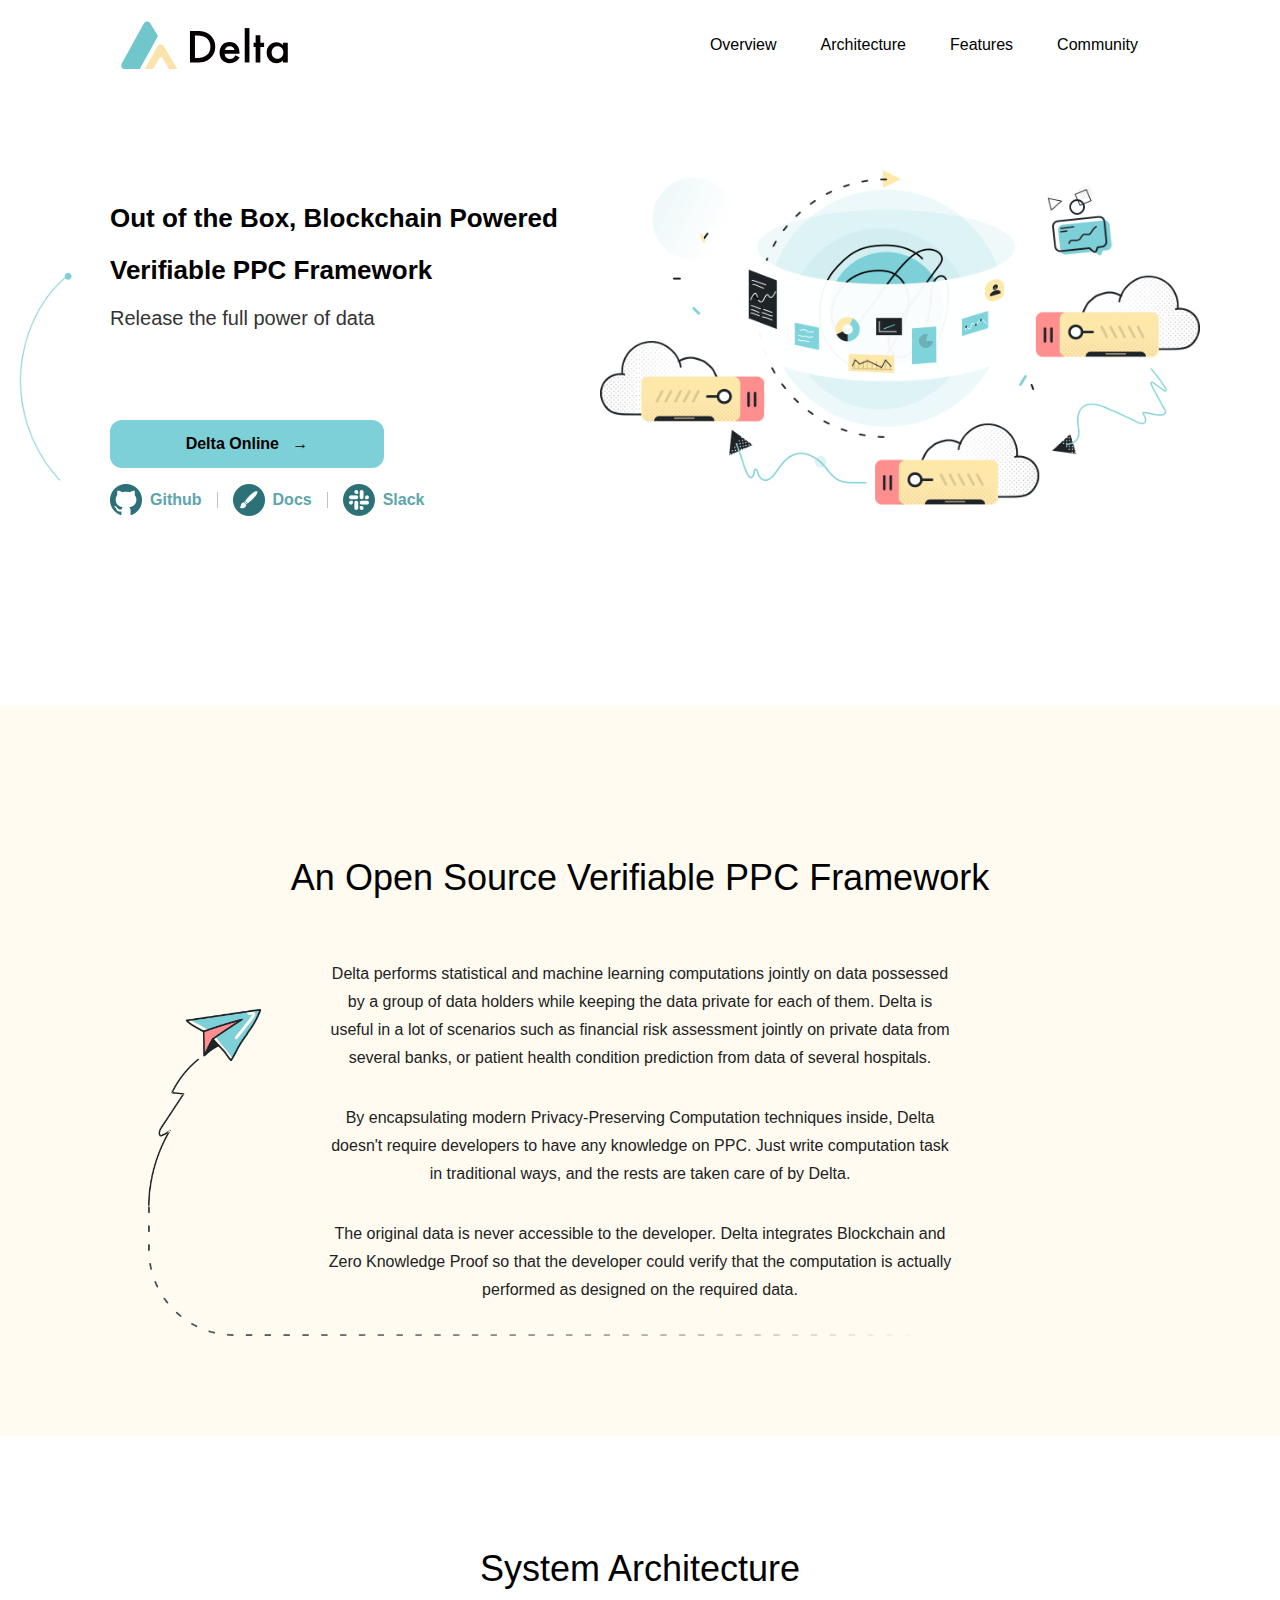
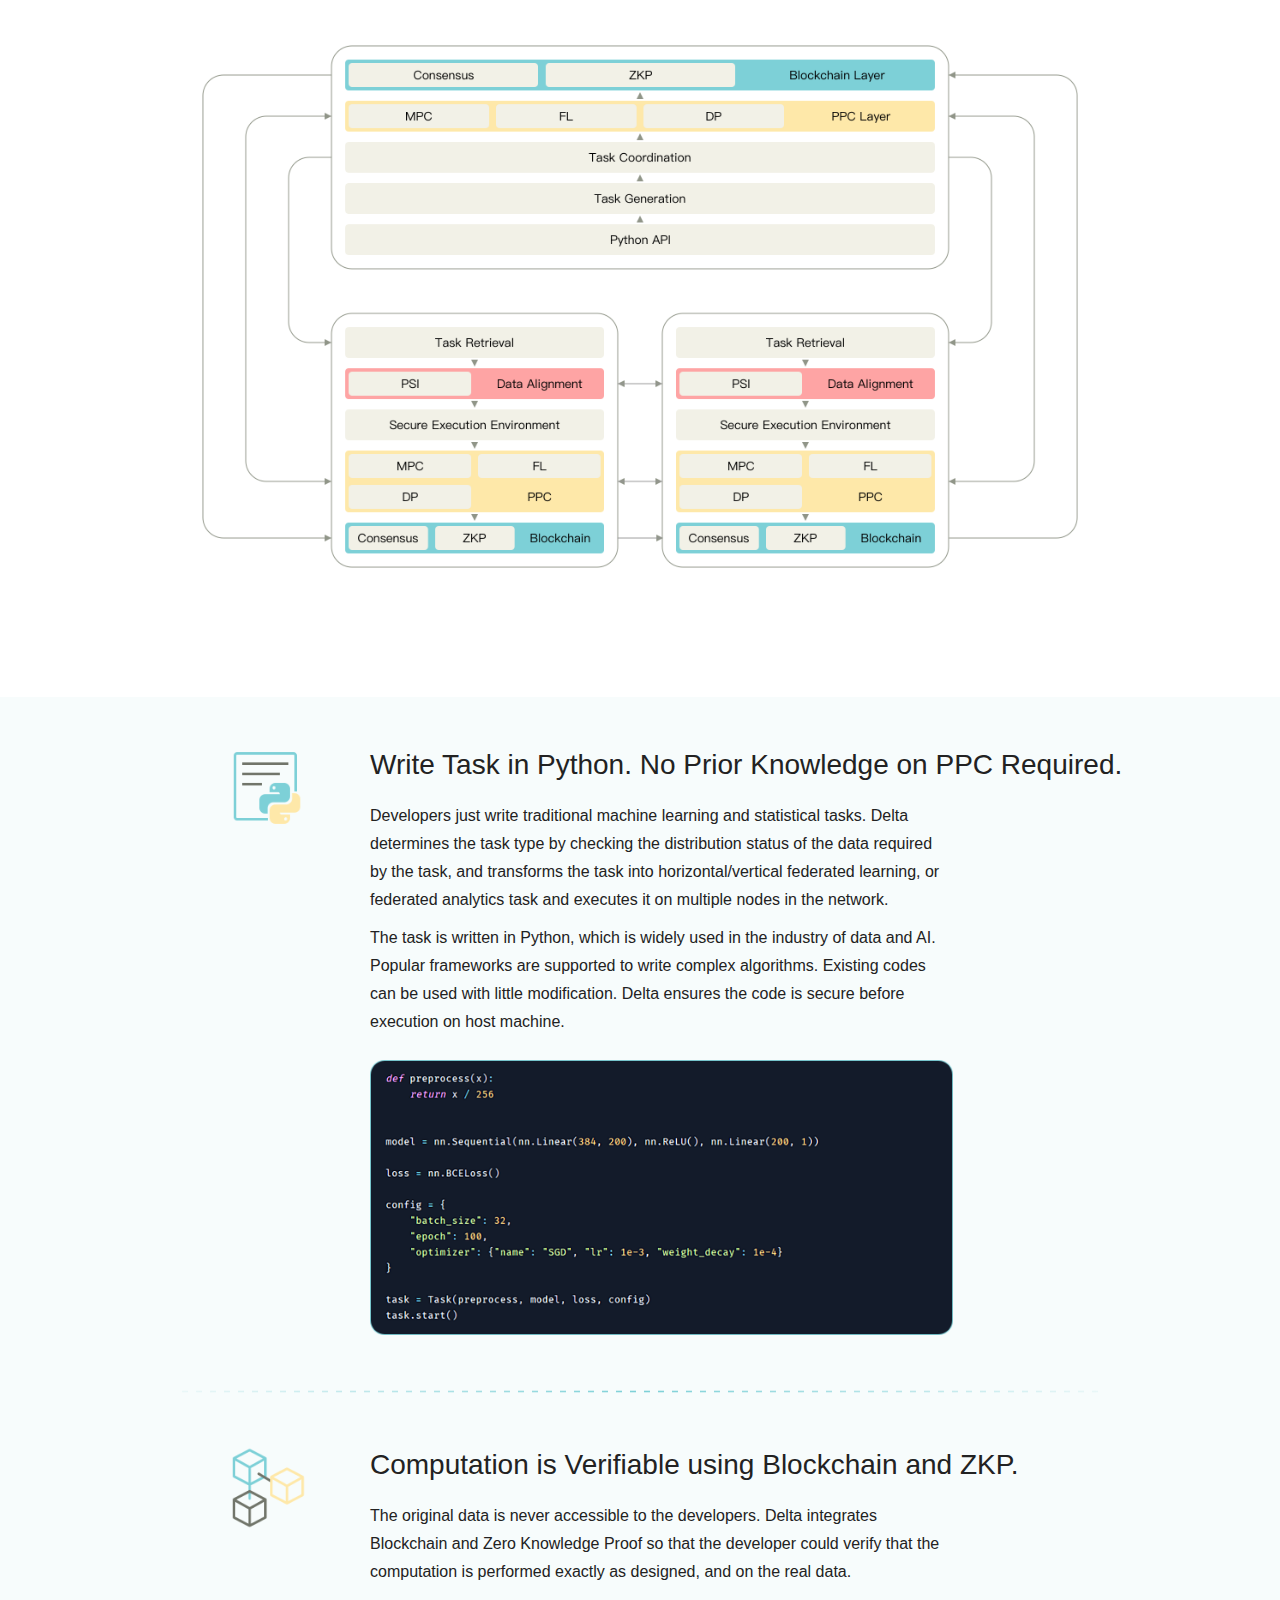
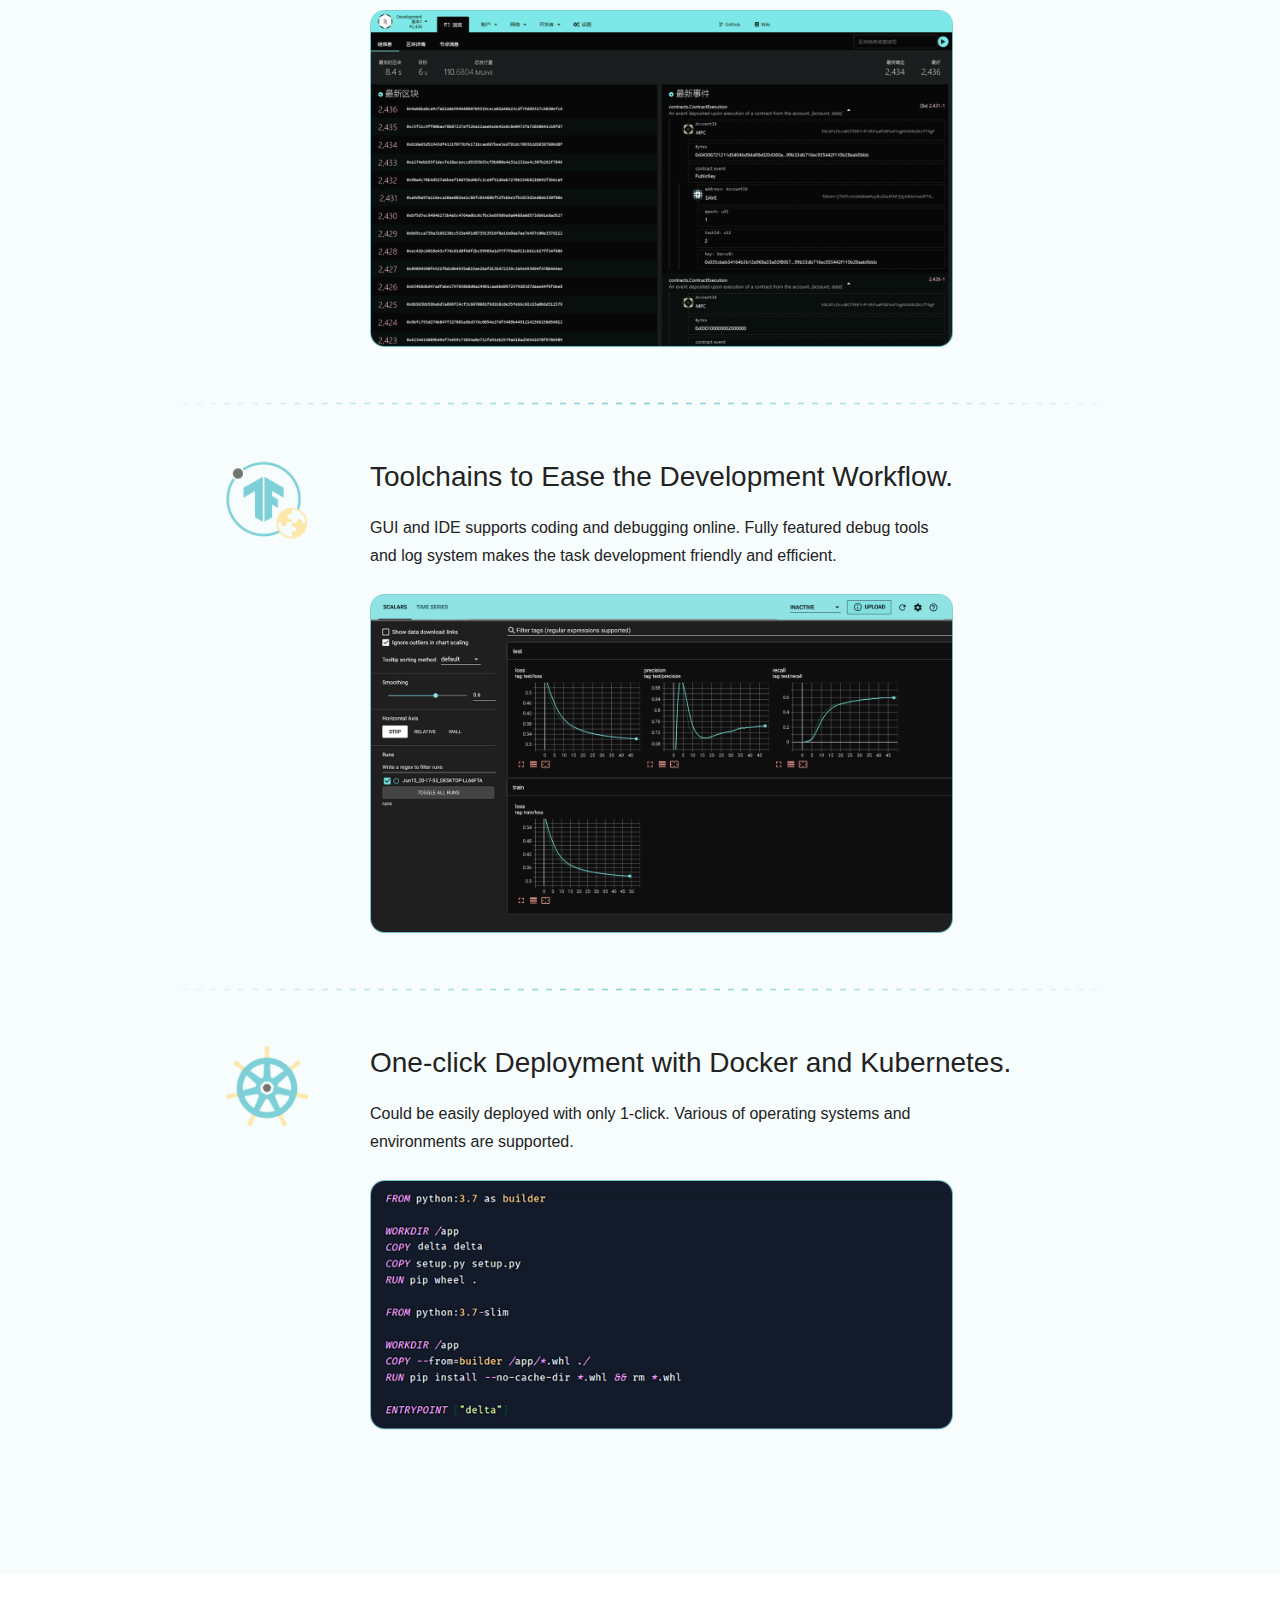
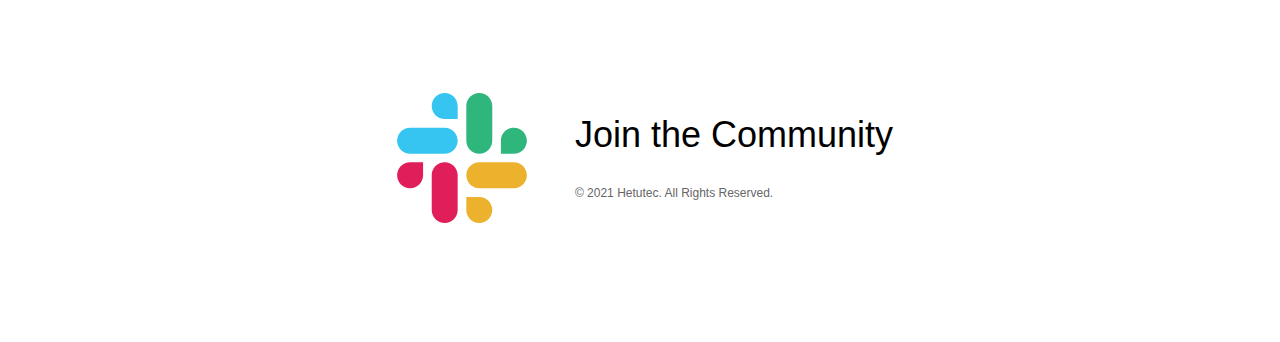
==== index_en.html @ e3823411 "[feature] English version" ====
<!DOCTYPE html>
<html lang="en">
<head>
    <meta charset="utf-8">
    <meta http-equiv="X-UA-Compatible" content="IE=edge">
    <title>Delta&nbsp;|&nbsp;Out-of-the-Box Blockchain-powered Verifiable PPC Framework</title>
    <meta name="description"
          content="Delta performs statistical and machine learning computations jointly on data
                possessed by a group of data holders while keeping the data private for each of them. By encapsulating modern Privacy-Preserving Computation techniques inside,
                Delta doesn't require developers to have any knowledge on PPC.
                Just write computation task in traditional ways, and the rests are taken care of by Delta. The original data is never accessible to the developer.
                Delta integrates Blockchain and Zero Knowledge Proof so that the developer could verify
                that the computation is actually performed as designed on the required data.">
    <meta name="keywords" content="Delta,Privacy Preserving Computation,PPC,Multi Party Computation,MPC,SMPC,SMC,Federated Learning,FL,Verifiable Computation,Python,Blockchain,Zero Knowledge Proof,ZKP">
    <meta name="viewport" content="width=device-width, initial-scale=1">
    <style>
        body {
            width: 100%;
            margin: 0;
        }

        a,
        p,
        span,
        button {
            font-family: 'Helvetica Neue', 'Helvetica', 'Arial', 'sans-serif';
        }

        img {
            max-height: 100%;
            max-width: 100%;
        }

        .clickable {
            cursor: pointer;
        }

        .title_color {
            color: #000000;
        }

        .detail_color {
            color: #222222;
        }

        .footer_color {
            color: #666666;
        }

        .bold {
            font-weight: 500;
        }

        .normal {
            font-weight: 400;
        }

        .thin {
            font-weight: 300;
        }

        a {
            text-decoration: none;
        }

        a:hover {
            text-decoration: underline;
        }
        .link_button:hover {
            text-decoration: none;
        }
    </style>
    <link rel="shortcut icon" href="./favicon.ico" type="image/x-icon" />
    <link rel="stylesheet" href="./css/300.css">
    <link rel="stylesheet" href="./css/960.css">
    <link rel="stylesheet" href="./css/1200.css">
    <link rel="stylesheet" href="./css/en.css">
    <script type="text/javascript">
        function blogIn(x) {
            x.style.borderColor = "rgb(125, 208, 215)";
            x.style.borderWidth = "2px";
        }

        function blogOut(x) {
            x.style.borderColor = "rgba(125, 208, 215, 0.5)";
            x.style.borderWidth = "1px"
        }

        function headIn(x) {
            let child = x.firstElementChild;
            child.style.visibility = "visible";
        }

        function headOut(x) {
            let child = x.firstElementChild;
            child.style.visibility = "hidden";

        }

        function scrollInto(element_id) {
            let element = document.getElementById(element_id);
            element.scrollIntoView()

        }

        function tryDemo() {
            let quiz = document.getElementById("quiz");
            quiz.style.display = "flex";
            let btn = document.getElementById("submit_button");
            console.log(btn.onclick)
        }

    </script>
</head>

<body>
<div id="header">
    <img id="logo" src="./img/logo.svg" />
    <span id="header_tabs">
            <span class="header_tab clickable" onclick="scrollInto('description')">Overview
                <span class="header_tab_img">
                    <img src="./img/header_img.png" alt="">
                </span>
            </span>
            <span class="header_tab bold title_color clickable" onclick="scrollInto('framework')">Architecture
                <span class="header_tab_img">
                    <img src="./img/header_img.png" alt="">
                </span>
            </span>
            <span class="header_tab bold title_color clickable" onclick="scrollInto('features')">Features
                <span class="header_tab_img">
                    <img src="./img/header_img.png" alt="">
                </span>
            </span>
            <span class="header_tab bold title_color clickable" onclick="scrollInto('contact')">Community
                <span class="header_tab_img">
                    <img src="./img/header_img.png" alt="">
                </span>
            </span>
        </span>
</div>

<div id="banner">
    <div id="banner_content">
        <p class="banner_big_title normal title_color">Out of the Box, Blockchain Powered</p>
        <p class="banner_big_title normal title_color">Verifiable PPC Framework</p>
        <p class="banner_small_title normal title_color">Release the full power of data</p>
        <button id="demo_button" class="arrow_button clickable"
                onclick="window.open('https://board.deltampc.com/')">Delta Online&nbsp;&nbsp;&nbsp;&rarr;</button>
        <div id="link_buttons">
            <a class="link_button clickable" href="https://github.com/delta-mpc" target="_blank">
                <div class="link_img">
                    <img src="./img/github.png" alt="">
                </div>
                <div class="link_text">Github</div>
            </a>
            <div id="link_button_sep"></div>
            <a class="link_button clickable" href="https://docs.deltampc.com/v/en" target="_blank">
                <div class="link_img">
                    <img src="./img/doc.png" alt="">
                </div>
                <div class="link_text">Docs</div>
            </a>
            <div id="link_button_sep"></div>
            <a class="link_button clickable" href="https://join.slack.com/t/delta-mpc/shared_invite/zt-uaqm185x-52oCXcxoYvRlFwEoMUC8Tw" target="_blank">
                <div class="link_img">
                    <img src="./img/slack.png" alt="">
                </div>
                <div class="link_text">Slack</div>
            </a>

        </div>
        <span id="banner_line">
                <img src="./img/banner_line.png" alt="">
            </span>

    </div>

    <div id="banner_img">
        <img src="./img/banner.png" alt="">
    </div>


</div>

<div id="description" class="section">
    <p id="des_title" class="section_title">
        An Open Source Verifiable PPC Framework
    </p>

    <div id="des_main">
        <div id="des_content">
            <p class="des_text thin detail_color">
                Delta performs statistical and machine learning computations jointly on data
                possessed by a group of data holders while keeping the data private for each of them.
                Delta is useful in a lot of scenarios such as financial risk assessment jointly
                on private data from several banks,
                or patient health condition prediction from data of several hospitals.
            </p>
            <p class="des_text thin detail_color">
                By encapsulating modern Privacy-Preserving Computation techniques inside,
                Delta doesn't require developers to have any knowledge on PPC.
                Just write computation task in traditional ways, and the rests are taken care of by Delta.</p>
            <p class="des_text thin detail_color">
                The original data is never accessible to the developer.
                Delta integrates Blockchain and Zero Knowledge Proof so that the developer could verify
                that the computation is actually performed as designed on the required data.</p>
        </div>
        <span id="des_img">
                <img src="./img/des_line.png" alt="">
            </span>
    </div>

</div>


<div id="framework" class="section">
    <p id="framework_title" class="section_title">System Architecture</p>
    <div id="framework_img">
        <img src="./img/arch_en.png" alt="" />
    </div>
</div>


<div id="features" class="section">
    <div class="feature_tab">
        <div class="feature_tab_icon">
            <img src="./img/feature_icon1.png" alt="">
        </div>

        <div class="feature_tab_main">
            <p class="feature_tab_text1 normal detail_color">Write Task in Python. No Prior Knowledge on PPC Required.</p>
            <p class="feature_tab_text2 thin detail_color">
                Developers just write traditional machine learning and statistical tasks.
                Delta determines the task type by checking the distribution status of the data required by the task,
                and transforms the task into horizontal/vertical federated learning,
                or federated analytics task and executes it on multiple nodes in the network.</p>
            <p class="feature_tab_text2 thin detail_color">
                The task is written in Python, which is widely used in the industry of data and AI.
                Popular frameworks are supported to write complex algorithms.
                Existing codes can be used with little modification.
                Delta ensures the code is secure before execution on host machine.
            </p>

            <div class="feature_tab_img">
                <img src="./img/feature_img1.png" alt="" />
            </div>
        </div>
    </div>
    <div class="feature_sep">
        <img src="./img/feature_sep.png" alt="">
    </div>
    <div class="feature_tab">
        <div class="feature_tab_icon">
            <img src="./img/feature_icon2.png" alt="">
        </div>
        <div class="feature_tab_main">
            <p class="feature_tab_text1 normal detail_color">Computation is Verifiable using Blockchain and ZKP.</p>
            <p class="feature_tab_text2 thin detail_color">
                The original data is never accessible to the developers.
                Delta integrates Blockchain and Zero Knowledge Proof so that
                the developer could verify that the computation is performed exactly as designed,
                and on the real data.
            </p>
            <div class="feature_tab_img">
                <img src="./img/feature_img2.png" alt="" />
            </div>
        </div>
    </div>
    <div class="feature_sep">
        <img src="./img/feature_sep.png" alt="">
    </div>

    <div class="feature_tab">
        <div class="feature_tab_icon">
            <img src="./img/feature_icon3.png" alt="">
        </div>
        <div class="feature_tab_main">
            <p class="feature_tab_text1 normal detail_color">Toolchains to Ease the Development Workflow.</p>
            <p class="feature_tab_text2 thin detail_color">
                GUI and IDE supports coding and debugging online.
                Fully featured debug tools and log system makes the task development friendly and efficient.
            </p>
            <div class="feature_tab_img">
                <img src="./img/feature_img3.png" alt="" />
            </div>

        </div>
    </div>
    <div class="feature_sep">
        <img src="./img/feature_sep.png" alt="">
    </div>

    <div class="feature_tab">
        <div class="feature_tab_icon">
            <img src="./img/feature_icon4.png" alt="">
        </div>
        <div class="feature_tab_main">
            <p class="feature_tab_text1 normal detail_color">One-click Deployment with Docker and Kubernetes.</p>
            <p class="feature_tab_text2 thin detail_color">
                Could be easily deployed with only 1-click.
                Various of operating systems and environments are supported.
            </p>
            <div class="feature_tab_img">
                <img src="./img/feature_img4.png" alt="" />
            </div>
        </div>
    </div>
</div>

<div id="contact" class="section">
    <div id="contact_main">
        <div id="contact_img">
            <img src="./img/slack-logo.svg" alt="Slack" width="150" height="150" />
        </div>
        <div id="contact_text">
            <a id="contact_title" class="section_title" href="https://join.slack.com/t/delta-mpc/shared_invite/zt-uaqm185x-52oCXcxoYvRlFwEoMUC8Tw" target="_blank">Join the Community</a>
            <p class="foot_text bold footer_color">&copy; 2021 Hetutec. All Rights Reserved.</p>
        </div>
    </div>
</div>
<!-- Global site tag (gtag.js) - Google Analytics -->
<script async src="https://www.googletagmanager.com/gtag/js?id=G-JSHX7K0N9P"></script>
<script>
    window.dataLayer = window.dataLayer || [];
    function gtag(){dataLayer.push(arguments);}
    gtag('js', new Date());
    gtag('config', 'G-JSHX7K0N9P');
</script>
</body>
</html>
---- css/300.css ----
@media screen and (min-width: 300px) and (max-width: 960px) {
    #header {
        width: 100%;
        height: 50px;
        margin: auto;
        position: relative;
        top: 0px;
        display: flex;
        flex-direction: row;
        justify-content: flex-start;
        align-items: center;
        margin: 0 auto 0 auto;
    }

    #logo {
        height: 27px;
        margin-left: 22px;
    }

    #header_tabs {
        display: none;
    }

    .header_tab {
        text-align: center;
        height: 50px;
        padding: 0px 13px;
        font-size: 14px;
        line-height: 50px;
        position: relative;
    }

    .header_tab:hover .header_tab_img {
        visibility: visible;
        opacity: 1;
    }

    .header_tab_img {
        width: 17px;
        height: 11px;
        position: absolute;
        left: 28px;
        top: 16px;
        opacity: 0;
        visibility: hidden;
        transition: opacity 1s, visibility 1s;
    }

    #banner {
        position: relative;
        height: fit-content;
        width: 100%;
        display: flex;
        flex-direction: column-reverse;
        justify-content: flex-start;
        align-items: center;
        margin: 0 auto 0 auto;
    }

    #banner_content {
        display: flex;
        flex-direction: column;
        justify-content: flex-start;
        align-items: center;
        margin-right: 0;
        margin-top: 80px;
        margin-bottom: 120px;
        width: 75%;
        height: fit-content;
        position: relative;
    }

    .banner_big_title {
        width: 100%;
        height: fit-content;
        font-size: 24px;
        line-height: 36px;
        margin-top: 2px;
        margin-bottom: 0px;
        text-align: center;
    }

    .banner_small_title {
        width: fit-content;
        height: fit-content;
        font-size: 16px;
        line-height: 26px;
        margin-top: 2px;
        margin-bottom: 0px;
        text-align: center;
    }

    .arrow_button {
        width: 160px;
        height: 40px;
        font-size: 14px;
        font-weight: 800;
        background-color: #7DD0D7;
        border-radius: 6px;
        text-align: center;
        border: 0px;
    }

    .arrow_button:hover {
        background-color: #97dfe5;
    }

    .arrow_button:active {
        background-color: #5CA5AB;
    }

    #demo_button {
        margin-top: 50px;
    }

    #link_buttons {
        display: flex;
        flex-direction: column;
        flex-wrap: wrap;
        height: fit-content;
        width: fit-content;
        justify-content: flex-start;
        align-items: center;
        margin-top: 26px;
    }

    .link_button {
        display: flex;
        flex-direction: row;
        justify-content: flex-start;
        align-items: center;
        height: fit-content;
        width: fit-content;
        margin-right: 8px;
        border: 0px;
        background-color: white;
        margin-top: 20px;
    }

    #link_button_sep {
        display: none;
    }

    .link_img {
        width: 16px;
        height: 16px;
    }

    .link_text {
        font-size: 18px;
        line-height: 26px;
        margin-left: 8px;
        color: #5CA5AB;
        font-weight: bold;
    }

    .link_text:hover {
        color: #7DD0D7;
    }

    .link_text:active {
        color: rgb(44, 113, 119);
    }

    #banner_line {
        width: 100px;
        height: 125px;
        position: absolute;
        left: -53px;
        bottom: 35px;
    }


    #banner_img {
        width: 85%;
        height: 56%;
        margin: 40px auto 0 auto;
    }


    .section {
        position: relative;
        top: 0px;
        display: flex;
        flex-direction: column;
        justify-content: flex-start;
        align-items: center;
        margin: 0 auto 0 auto;
    }

    .section_title {
        font-size: 26px;
        font-weight: 400;
        color: #000000;
        line-height: 50px;
        text-align: center;
    }

    #description {
        height: fit-content;
        background-color: rgb(255, 251, 241);
    }


    #des_title {
        margin-top: 73px;
        margin-bottom: 28px;
        font-size: 26px;
        line-height: 30px;
        width: 55%;
    }

    #des_main {
        width: 75%;
        height: fit-content;
        position: relative;
        margin: 0px auto 50px auto;
    }

    #des_content {
        width: 100%;
        height: fit-content;
        position: relative;
        z-index: 20;
    }

    .des_text {
        font-size: 14px;
        margin: 0px auto 18px auto;
        line-height: 20px;
    }

    #des_img {
        display: none;
    }

    #features {
        background-color: rgb(247, 252, 252);
        height: fit-content;
        padding-bottom: 50px;
    }

    .feature_tab {
        display: flex;
        flex-direction: column;
        justify-content: flex-start;
        width: 75%;
        position: relative;
        height: fit-content;
    }

    .feature_tab_icon {
        width: 30px;
        height: 30px;
        position: absolute;
        top: 22px;
    }

    .feature_tab_main {
        display: flex;
        flex-direction: column;
        justify-content: flex-start;
        align-items: flex-start;
        margin: 21px auto 28px auto;
        width: 100%;
    }

    .feature_tab_text1 {
        font-size: 24px;
        line-height: 30px;
        margin: 0px auto 10px 35px;
        width: 100%;
    }

    .feature_tab_text2 {
        width: 100%;
        font-size: 14px;
        line-height: 20px;
        height: fit-content;
        margin: 5px auto 0 0px;
    }

    .feature_tab_img {
        width: 100%;
        margin: 12px auto 0px 0px;
    }

    .feature_sep {
        width: 85%;
        height: fit-content;
        margin-top: 0px;
        margin-bottom: 0px;
    }


    #scene {
        background-color: rgb(255, 252, 241);
    }

    #scene_title {
        margin-top: 50px;
        margin-bottom: 18px;
        width: 100%;
    }

    #scene_content {
        display: flex;
        flex-direction: row;
        flex-wrap: wrap;
        justify-content: center;
        align-items: flex-start;
        width: 85%;
    }

    .scene_tab {
        height: fit-content;
        display: flex;
        flex-direction: column;
        justify-content: flex-start;
        align-items: center;
        margin: 6px 54px 54px 54px;
    }

    .scene_tab_img {
        width: 125px;
        height: 80px;
    }

    .scene_tab_img img {
        max-height: 100%;
        max-width: 100%;
    }

    .scene_tab_text1 {
        font-size: 20px;
        line-height: 30px;
        text-align: center;
        margin: 4px auto 0px auto;
    }

    .scene_tab_text2 {
        font-size: 14px;
        line-height: 20px;
        width: 280px;
        height: fit-content;
        text-align: center;
        margin: 7px auto 0px auto;
    }

    #framework_title {
        margin-top: 50px;
        margin-bottom: 20px;
        width: 100%;
    }

    #framework_img {
        width: 85%;
        height: 51%;
        margin-bottom: 65px;
    }

    #blog {
        background-color: rgba(125, 208, 215, 0.15);
    }

    #blog_title {
        margin-top: 40px;
        margin-bottom: 16px;
        width: 100%;
    }

    #blog_main {
        display: flex;
        flex-direction: column;
        flex-wrap: wrap;
        justify-content: center;
        align-items: center;
        width: 100%;
        height: fit-content;
        margin-bottom: 0px;
    }

    .blog_wrapper {
        display: flex;
        width: 85%;
        height: 320px;
        justify-content: center;
        align-items: center;
    }

    .blog_tab {
        display: flex;
        flex-direction: column;
        justify-content: flex-start;
        align-items: flex-start;
        background: #FFFFFF;
        border-radius: 4px;
        border: 1px solid rgba(125, 208, 215, 0.5);
        margin: 0px auto 25px auto;
        width: 230px;
        height: fit-content;
        position: relative;
    }

    .blog_img {
        width: 200px;
        height: 150px;
        margin: 8px auto 0px auto;

    }

    .blog_article_title {
        width: 200px;
        height: fit-content;
        font-size: 14px;
        line-height: 20px;
        margin: 12px 0px 0px 10px;
    }

    .blog_detail {
        width: fit-content;
        height: fit-content;
        font-size: 12px;
        line-height: 18px;
        margin: 15px 0px 15px 10px;
    }

    #blog_button {
        margin: 17px auto 40px auto;
    }

    #contact {
        background-color: white;
        flex-direction: row;
        justify-content: center;
    }

    #contact_main {
        width: 100%;
        height: fit-content;
        margin: 60px auto 60px auto;
        display: flex;
        flex-direction: row;
        justify-content: center;
        align-items: flex-start;
    }

    #contact_img {
        width: 100px;
        height: 100px;
    }


    #contact_text {
        display: flex;
        flex-direction: column;
        justify-content: flex-start;
        align-items: flex-start;
        margin-left: 12px;
        margin-top: 0px;
    }

    #contact_title {
        margin: 2px auto 6px 0px;
        font-size: 20px;
        line-height: 30px;
    }

    .foot_text {
        font-size: 10px;
        line-height: 16px;
        margin: 0px auto 0px 0px;
    }
}
---- css/960.css ----
@media (min-width: 960px) {
    #header {
        width: 960px;
        height: 72px;
        margin: auto;
        position: relative;
        top: 0px;
        display: flex;
        flex-direction: row;
        justify-content: space-between;
        align-items: center;
        margin: 0 auto 0 auto;
    }

    #logo {
        height: 40px;
        margin-left: 64px;
    }

    #header_tabs {
        display: flex;
        flex-direction: row;
        justify-content: flex-end;
        align-items: center;
        margin-right: 64px;
    }

    .header_tab {
        padding: 0px 17px;
        height: 72px;
        font-size: 15px;
        line-height: 72px;
        position: relative;
    }

    .header_tab:hover .header_tab_img {
        opacity: 1;
        visibility: visible;
    }

    .header_tab_img {
        width: 22px;
        height: 14px;
        position: absolute;
        left: 31px;
        top: 18px;
        opacity: 0;
        visibility: hidden;
        transition: opacity 0.2s, visibility 0.2s;
    }

    #banner {
        position: relative;
        height: fit-content;
        width: 960px;
        display: flex;
        flex-direction: row;
        justify-content: center;
        align-items: center;
        margin: 0 auto 0 auto;
    }

    #banner_content {
        display: flex;
        flex-direction: column;
        justify-content: flex-start;
        align-items: flex-start;
        margin-left: 56px;
        margin-right: 0;
        margin-top: 64px;
        margin-bottom: 152px;
        width: fit-content;
        height: fit-content;
        position: relative;
    }

    .banner_big_title {
        width: 344px;
        height: fit-content;
        font-size: 36px;
        line-height: 54px;
        margin-top: 3px;
        margin-bottom: 0px;
    }

    .banner_small_title {
        width: fit-content;
        height: fit-content;
        font-size: 18px;
        line-height: 36px;
        margin-top: 2px;
        margin-bottom: 0px;
    }

    .arrow_button {
        width: 227px;
        height: 38px;
        font-size: 14px;
        font-weight: 800;
        background-color: #7DD0D7;
        border-radius: 10px;
        text-align: center;
        border: 0px;

    }

    .arrow_button:hover {
        background-color: #97dfe5;
    }

    .arrow_button:active {
        background-color: #5CA5AB;
    }


    #demo_button {
        margin-top: 64px;
    }

    #link_buttons {
        display: flex;
        flex-direction: row;
        flex-wrap: wrap;
        height: fit-content;
        width: fit-content;
        justify-content: flex-start;
        align-items: center;
        margin-top: 16px;
    }

    .link_button {
        display: flex;
        flex-direction: row;
        justify-content: flex-start;
        align-items: center;
        height: fit-content;
        width: fit-content;
        margin-right: 12px;
        border: 0px;
        background-color: white;
    }

    #link_button_sep {
        background-color: #C1C1C1;
        width: 1px;
        height: 12px;
        margin-right: 12px;
    }

    .link_img {
        width: 26px;
        height: 26px;
    }

    .link_text {
        font-size: 14px;
        line-height: 16px;
        margin-left: 6px;
        color: #5CA5AB;
        font-weight: bold;
    }

    .link_text:hover {
        color: #7DD0D7;
    }

    .link_text:active {
        color: rgb(44, 113, 119);
    }

    #banner_line {
        width: 136px;
        height: 171px;
        position: absolute;
        left: -110px;
        bottom: 28px;
    }

    #banner_img {
        width: 528px;
        height: 294px;
        margin: 64px auto auto 0px;
    }


    .section {
        position: relative;
        top: 0px;
        display: flex;
        flex-direction: column;
        justify-content: flex-start;
        align-items: center;
        margin: 0 auto 0 auto;
    }

    .section_title {
        font-size: 44px;
        font-weight: 400;
        color: #000000;
        line-height: 60px;
        text-align: center;
    }

    #description {
        height: fit-content;
        background-color: rgb(255, 251, 241);
    }


    #des_title {
        margin-top: 117px;
        margin-bottom: 45px;
        font-size: 42px;
        line-height: 42px;
    }
    
    #des_main {
        width: 500px;
        height: fit-content;
        position: relative;
        margin: 0 auto 80px auto;
    }

    #des_content {
        width: 500px;
        height: fit-content;
        position: relative;
        z-index: 20;
    }

    .des_text {
        text-align: center;
        font-size: 14px;
        margin: 0px auto 26px auto;
        line-height: 22px;
    }

    #des_img {
        position: absolute;
        left: -144px;
        bottom: 0px;
        width: 624px;
        height: 261px;
        z-index: 10;
    }

    #features {
        background-color: rgb(247, 252, 252);
        height: fit-content;
        padding-bottom: 80px;
    }

    #features_title {
        margin-top: 87px;
        margin-bottom: 28px;
        width: 960px;
    }

    .feature_tab {
        display: flex;
        flex-direction: row;
        justify-content: flex-start;
        width: 960px;
    }

    .feature_tab_icon {
        width: 75px;
        height: 75px;
        margin-top: 35px;
        margin-left: 144px;
    }

    .feature_tab_main {
        display: flex;
        flex-direction: column;
        justify-content: flex-start;
        align-items: flex-start;
        margin-top: 32px;
        margin-left: 45px;
        margin-bottom: 32px;
    }

    .feature_tab_text1 {
        font-size: 27px;
        line-height: 43px;
        margin: 0px auto 0px 0px;
    }

    .feature_tab_text2 {
        font-size: 14px;
        line-height: 24px;
        width: 466px;
        height: fit-content;
        margin: 8px auto 0 0px;
    }

    .feature_tab_img {
        width: 466px;
        max-height: 274px;
        margin: 20px auto 0px 0px;
    }

    .feature_sep {
        width: 733px;
        height: fit-content;
        margin-top: 0px;
        margin-bottom: 0px;
    }

    #scene {
        background-color: rgb(255, 252, 241);
    }

    #scene_title {
        margin-top: 88px;
        margin-bottom: 28px;
        width: 960px;
    }

    #scene_content {
        display: flex;
        flex-direction: row;
        flex-wrap: wrap;
        justify-content: center;
        align-items: flex-start;
        width: 960px;
    }

    .scene_tab {
        width: 308px;
        height: fit-content;
        display: flex;
        flex-direction: column;
        justify-content: flex-start;
        align-items: center;
        margin: 5px 74px 92px 74px;
    }

    .scene_tab_img {
        width: 171px;
        height: 110px;
    }

    .scene_tab_text1 {
        font-size: 26px;
        line-height: 43px;
        text-align: center;
        margin: 6px auto 0px auto;
    }

    .scene_tab_text2 {
        font-size: 14px;
        line-height: 22px;
        width: 304px;
        height: fit-content;
        text-align: center;
        margin: 11px auto 0px auto;
    }

    #framework_title {
        margin-top: 76px;
        margin-bottom: 30px;
        width: 960px;
    }

    #framework_img {
        width: 700px;
        height: 418px;
        margin-bottom: 104px;
    }

    #blog {
        background-color: rgba(125, 208, 215, 0.15);
    }

    #blog_title {
        margin-top: 64px;
        margin-bottom: 26px;
        width: 960px;
    }

    #blog_main {
        display: flex;
        flex-direction: row;
        flex-wrap: wrap;
        justify-content: center;
        align-items: center;
        width: 960px;
        height: fit-content;
        margin-bottom: 0px;
    }

    .blog_wrapper {
        display: flex;
        width: 288px;
        height: 336px;
        justify-content: center;
        align-items: center;
    }

    .blog_tab {
        display: flex;
        flex-direction: column;
        justify-content: flex-start;
        align-items: flex-start;
        background: #FFFFFF;
        border-radius: 6px;
        border: 1px solid rgba(125, 208, 215, 0.5);
        width: 240px;
        height: fit-content;
        position: relative;
    }

    .blog_img {
        width: 224px;
        height: 156px;
        margin: 9px auto 0px auto;
    }

    .blog_article_title {
        width: 224px;
        height: fit-content;
        font-size: 16px;
        line-height: 24px;
        margin: 23px 9px 0px 9px;
    }

    #blog_button {
        margin: 24px auto 55px auto;
    }

    .blog_detail {
        width: fit-content;
        height: fit-content;
        font-size: 13px;
        line-height: 23px;
        margin: 24px 0px 24px 9px;
    }

    #contact {
        background-color: white;
        flex-direction: row;
        justify-content: center;
    }

    #contact_main {
        width: 960px;
        height: fit-content;
        margin: 95px auto 95px auto;
        display: flex;
        flex-direction: row;
        justify-content: center;
        align-items: flex-start;
    }

    #contact_img {
        width: 110x;
        height: 110px;
    }


    #contact_text {
        display: flex;
        flex-direction: column;
        justify-content: flex-start;
        align-items: flex-start;
        margin-left: 30px;
        margin-top: 0px;
    }

    #contact_title {
        margin: 2px auto 10px 0px;
    }

    .foot_text {
        font-size: 11px;
        line-height: 16px;
        margin: 0px auto 0px 0px;
    }
}
---- css/1200.css ----
@media (min-width: 1200px) {
    #header {
        width: 1200px;
        height: 90px;
        margin: auto;
        position: relative;
        top: 0px;
        display: flex;
        flex-direction: row;
        justify-content: space-between;
        align-items: center;
        margin: 0 auto 0 auto;
    }

    #logo {
        height: 50px;
        margin-left: 80px;
    }

    #header_tabs {
        display: flex;
        flex-direction: row;
        justify-content: flex-end;
        align-items: center;
        margin-right: 80px;
    }

    .header_tab {
        padding: 0px 22px;
        height: 90px;
        font-size: 16px;
        line-height: 90px;
        position: relative;
    }

    .header_tab:hover .header_tab_img {
        opacity: 1;
        visibility: visible;
    }

    .header_tab_img {
        width: 28px;
        height: 18px;
        position: absolute;
        left: 34px;
        top: 20px;
        opacity: 0;
        visibility: hidden;
        transition: opacity 0.2s, visibility 0.2s;
    }

    #banner {
        position: relative;
        height: fit-content;
        width: 1200px;
        display: flex;
        flex-direction: row;
        justify-content: center;
        align-items: center;
        margin: 0 auto 0 auto;
    }

    #banner_content {
        display: flex;
        flex-direction: column;
        justify-content: flex-start;
        align-items: flex-start;
        margin-left: 70px;
        margin-right: 0;
        margin-top: 80px;
        margin-bottom: 190px;
        width: fit-content;
        height: fit-content;
        position: relative;
    }

    .banner_big_title {
        width: 430px;
        height: fit-content;
        font-size: 46px;
        line-height: 68px;
        margin-top: 4px;
        margin-bottom: 0px;
    }

    .banner_small_title {
        width: fit-content;
        height: fit-content;
        font-size: 22px;
        line-height: 44px;
        margin-top: 2px;
        margin-bottom: 0px;
    }

    .arrow_button {
        width: 274px;
        height: 48px;
        font-size: 16px;
        font-weight: 800;
        background-color: #7DD0D7;
        border-radius: 12px;
        text-align: center;
        border: 0px;

    }

    .arrow_button:hover {
        background-color: #97dfe5;
    }

    .arrow_button:active {
        background-color: #5CA5AB;
    }


    #demo_button {
        margin-top: 80px;
    }

    #link_buttons {
        display: flex;
        flex-direction: row;
        flex-wrap: wrap;
        height: fit-content;
        width: fit-content;
        justify-content: flex-start;
        align-items: center;
        margin-top: 16px;
    }

    .link_button {
        display: flex;
        flex-direction: row;
        justify-content: flex-start;
        align-items: center;
        height: fit-content;
        width: fit-content;
        margin-right: 15px;
        border: 0px;
        background-color: white;
    }

    #link_button_sep {
        background-color: #C1C1C1;
        width: 1px;
        height: 16px;
        margin-right: 15px;
    }

    .link_img {
        width: 32px;
        height: 32px;
    }

    .link_text {
        font-size: 16px;
        line-height: 20px;
        margin-left: 8px;
        color: #5CA5AB;
        font-weight: bold;
    }

    .link_text:hover {
        color: #7DD0D7;
    }

    .link_text:active {
        color: rgb(44, 113, 119);
    }

    #banner_line {
        width: 170px;
        height: 214px;
        position: absolute;
        left: -136px;
        bottom: 35px;
    }

    #banner_img {
        width: 660px;
        height: 367px;
        margin: 80px auto auto 0px;
    }


    .section {
        position: relative;
        top: 0px;
        display: flex;
        flex-direction: column;
        justify-content: flex-start;
        align-items: center;
        margin: 0 auto 0 auto;
    }

    .section_title {
        font-size: 54px;
        font-weight: 400;
        color: #000000;
        line-height: 76px;
        text-align: center;
    }

    #description {
        height: fit-content;
        background-color: rgb(255, 251, 241);
    }


    #des_title {
        margin-top: 146px;
        margin-bottom: 56px;
        font-size: 52px;
        line-height: 52px;
    }
    
    #des_main {
        width: 625px;
        height: fit-content;
        position: relative;
        margin: 0 auto 100px auto;
    }

    #des_content {
        width: 625px;
        height: fit-content;
        position: relative;
        z-index: 20;
    }

    .des_text {
        text-align: center;
        font-size: 16px;
        margin: 0px auto 32px auto;
        line-height: 28px;
    }

    #des_img {
        position: absolute;
        left: -180px;
        bottom: 0px;
        width: 781px;
        height: 327px;
        z-index: 10;
    }

    #features {
        background-color: rgb(247, 252, 252);
        height: fit-content;
        padding-bottom: 100px;
    }

    #features_title {
        margin-top: 109px;
        margin-bottom: 35px;
        width: 1200px;
    }

    .feature_tab {
        display: flex;
        flex-direction: row;
        justify-content: flex-start;
        width: 1200px;
    }

    .feature_tab_icon {
        width: 94px;
        height: 94px;
        margin-top: 44px;
        margin-left: 180px;
    }

    .feature_tab_main {
        display: flex;
        flex-direction: column;
        justify-content: flex-start;
        align-items: flex-start;
        margin-top: 41px;
        margin-left: 56px;
        margin-bottom: 40px;
    }

    .feature_tab_text1 {
        font-size: 34px;
        line-height: 54px;
        margin: 0px auto 0px 0px;
    }

    .feature_tab_text2 {
        font-size: 16px;
        line-height: 28px;
        width: 583px;
        height: fit-content;
        margin: 10px auto 0 0px;
    }

    .feature_tab_img {
        width: 583px;
        max-height: 343px;
        margin: 24px auto 0px 0px;
    }

    .feature_sep {
        width: 916px;
        height: fit-content;
        margin-top: 0px;
        margin-bottom: 0px;
    }

    #scene {
        background-color: rgb(255, 252, 241);
    }

    #scene_title {
        margin-top: 109px;
        margin-bottom: 35px;
        width: 1200px;
    }

    #scene_content {
        display: flex;
        flex-direction: row;
        flex-wrap: wrap;
        justify-content: center;
        align-items: flex-start;
        width: 1200px;
    }

    .scene_tab {
        width: 386px;
        height: fit-content;
        display: flex;
        flex-direction: column;
        justify-content: flex-start;
        align-items: center;
        margin: 6px 92px 115px 92px;
    }

    .scene_tab_img {
        width: 214px;
        height: 137px;
    }

    .scene_tab_text1 {
        font-size: 33px;
        line-height: 54px;
        text-align: center;
        margin: 8px auto 0px auto;
    }

    .scene_tab_text2 {
        font-size: 16px;
        line-height: 26px;
        width: 380px;
        height: fit-content;
        text-align: center;
        margin: 14px auto 0px auto;
    }

    #framework_title {
        margin-top: 95px;
        margin-bottom: 38px;
        width: 1200px;
    }

    #framework_img {
        width: 876px;
        height: 523px;
        margin-bottom: 129px;
    }

    #blog {
        background-color: rgba(125, 208, 215, 0.15);
    }

    #blog_title {
        margin-top: 81px;
        margin-bottom: 32px;
        width: 1200px;
    }

    #blog_main {
        display: flex;
        flex-direction: row;
        flex-wrap: wrap;
        justify-content: center;
        align-items: center;
        width: 1200px;
        height: fit-content;
        margin-bottom: 0px;
    }

    .blog_wrapper {
        display: flex;
        width: 360px;
        height: 420px;
        justify-content: center;
        align-items: center;
    }

    .blog_tab {
        display: flex;
        flex-direction: column;
        justify-content: flex-start;
        align-items: flex-start;
        background: #FFFFFF;
        border-radius: 8px;
        border: 1px solid rgba(125, 208, 215, 0.5);
        width: 300px;
        height: fit-content;
        position: relative;
    }

    .blog_img {
        width: 280px;
        height: 195px;
        margin: 11px auto 0px auto;
    }

    .blog_article_title {
        width: 280px;
        height: fit-content;
        font-size: 18px;
        line-height: 26px;
        margin: 23px 11px 0px 11px;
    }

    #blog_button {
        margin: 30px auto 69px auto;
    }

    .blog_detail {
        width: fit-content;
        height: fit-content;
        font-size: 14px;
        line-height: 26px;
        margin: 30px 0px 30px 11px;
    }

    #contact {
        background-color: white;
        flex-direction: row;
        justify-content: center;
    }

    #contact_main {
        width: 1200px;
        height: fit-content;
        margin: 119px auto 119px auto;
        display: flex;
        flex-direction: row;
        justify-content: center;
        align-items: flex-start;
    }

    #contact_img {
        width: 130x;
        height: 130px;
    }


    #contact_text {
        display: flex;
        flex-direction: column;
        justify-content: flex-start;
        align-items: flex-start;
        margin-left: 38px;
        margin-top: 0px;
    }

    #contact_title {
        margin: 4px auto 12px 0px;
    }

    .foot_text {
        font-size: 12px;
        line-height: 16px;
        margin: 0px auto 0px 0px;
    }
}
---- css/en.css ----
@media (min-width: 1200px) {
    #banner_content {
        margin: 100px 0 190px 70px !important;
    }
    .banner_big_title {
        width: 490px !important;
        font-size: 26px !important;
        font-weight: bold;
        line-height: 48px !important;
    }
    .banner_small_title {
        font-size: 20px !important;
        color: #333333;
    }
    #banner_img {
        width: 600px !important;
    }
    .section_title {
        font-size: 36px !important;
    }
    #des_title {
        font-size: 36px !important;
    }
    .feature_tab_text1 {
        font-size: 28px !important;
    }
}
@media (min-width: 960px) and (max-width: 1199px) {
    #banner_content {
        margin: 70px 0 100px 70px !important;
    }
    .banner_big_title {
        width: 490px !important;
        font-size: 26px !important;
        font-weight: bold;
        line-height: 48px !important;
    }
    .banner_small_title {
        font-size: 20px !important;
        color: #333333;
    }
    #banner_img {
        width: 600px !important;
        margin: 100px auto auto;
    }
    .section_title {
        font-size: 28px !important;
    }
    #des_title {
        margin-top: 64px !important;
        font-size: 28px !important;
    }
    .feature_tab_text1 {
        font-size: 22px !important;
    }
}
@media screen and (max-width: 959px) {
    .link_button {
        margin-top: 20px;
    }
    .link_text {
        font-size: 18px !important;
    }
}
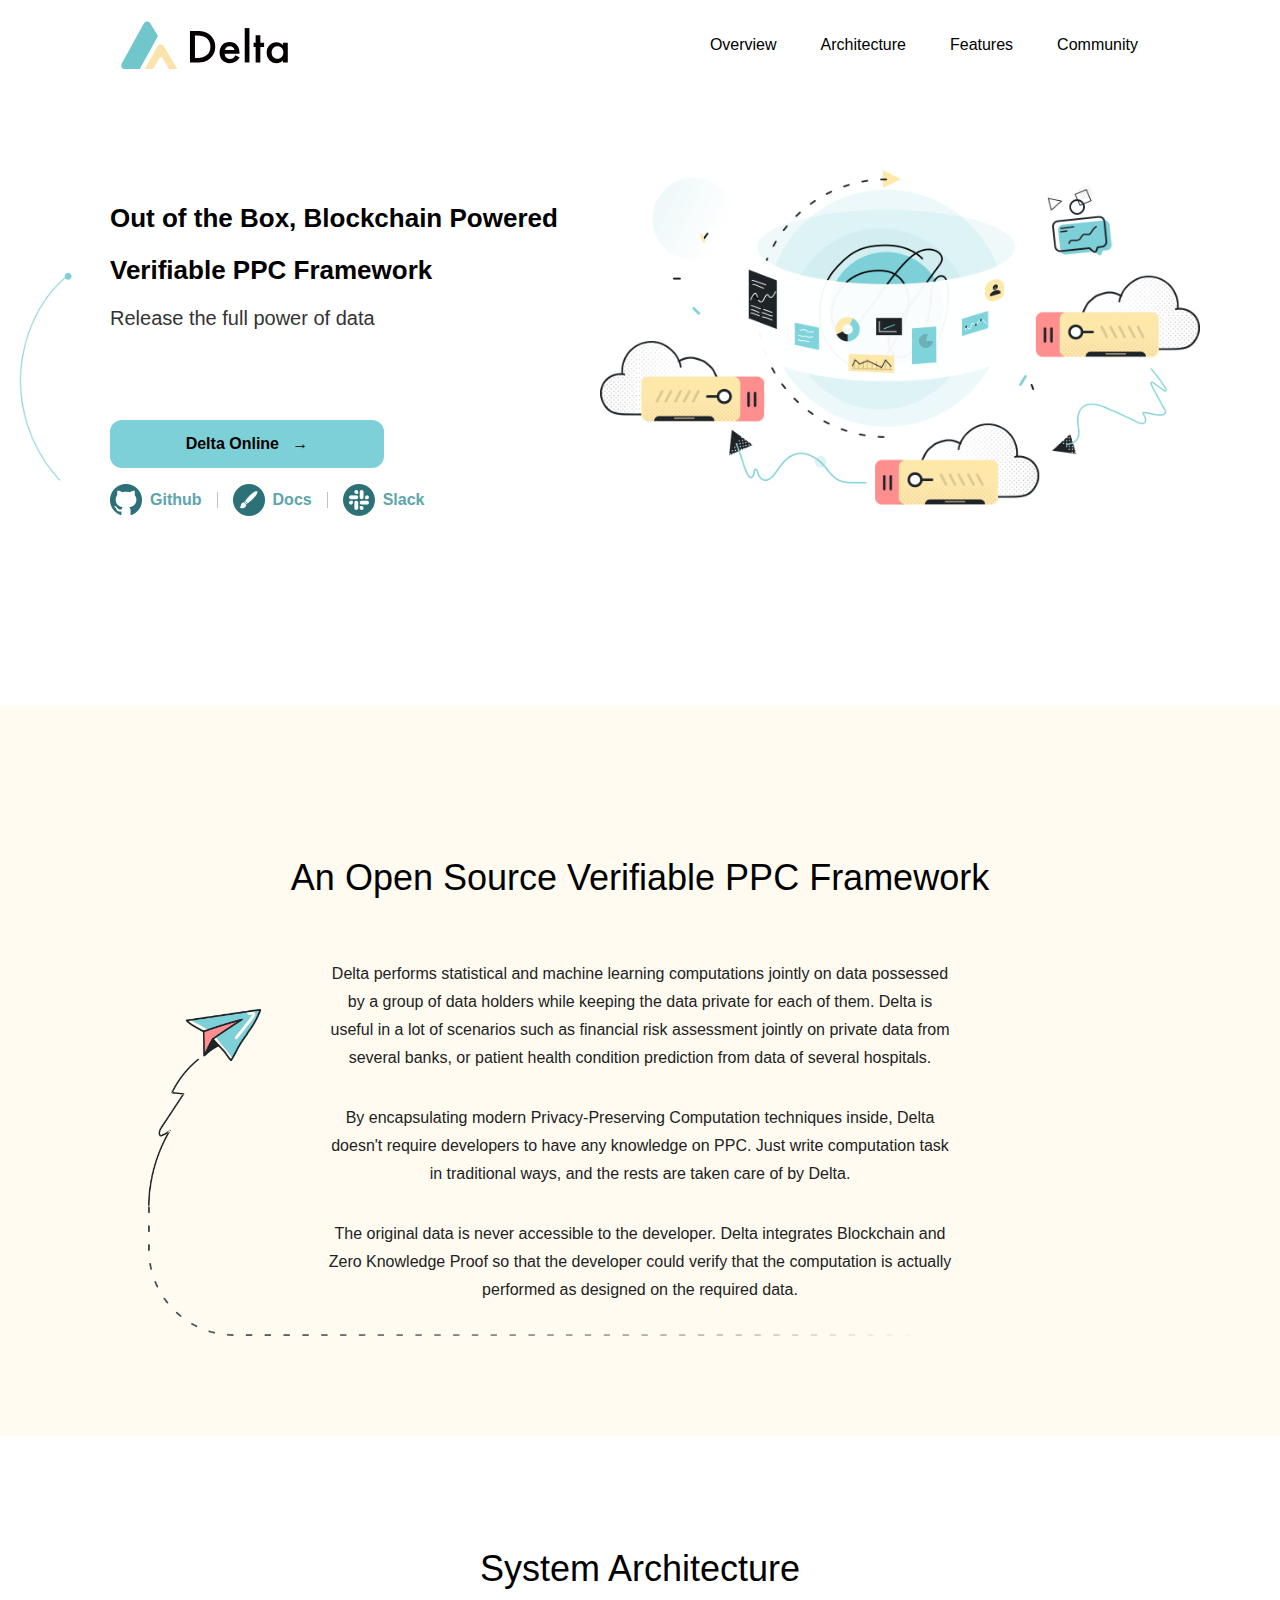
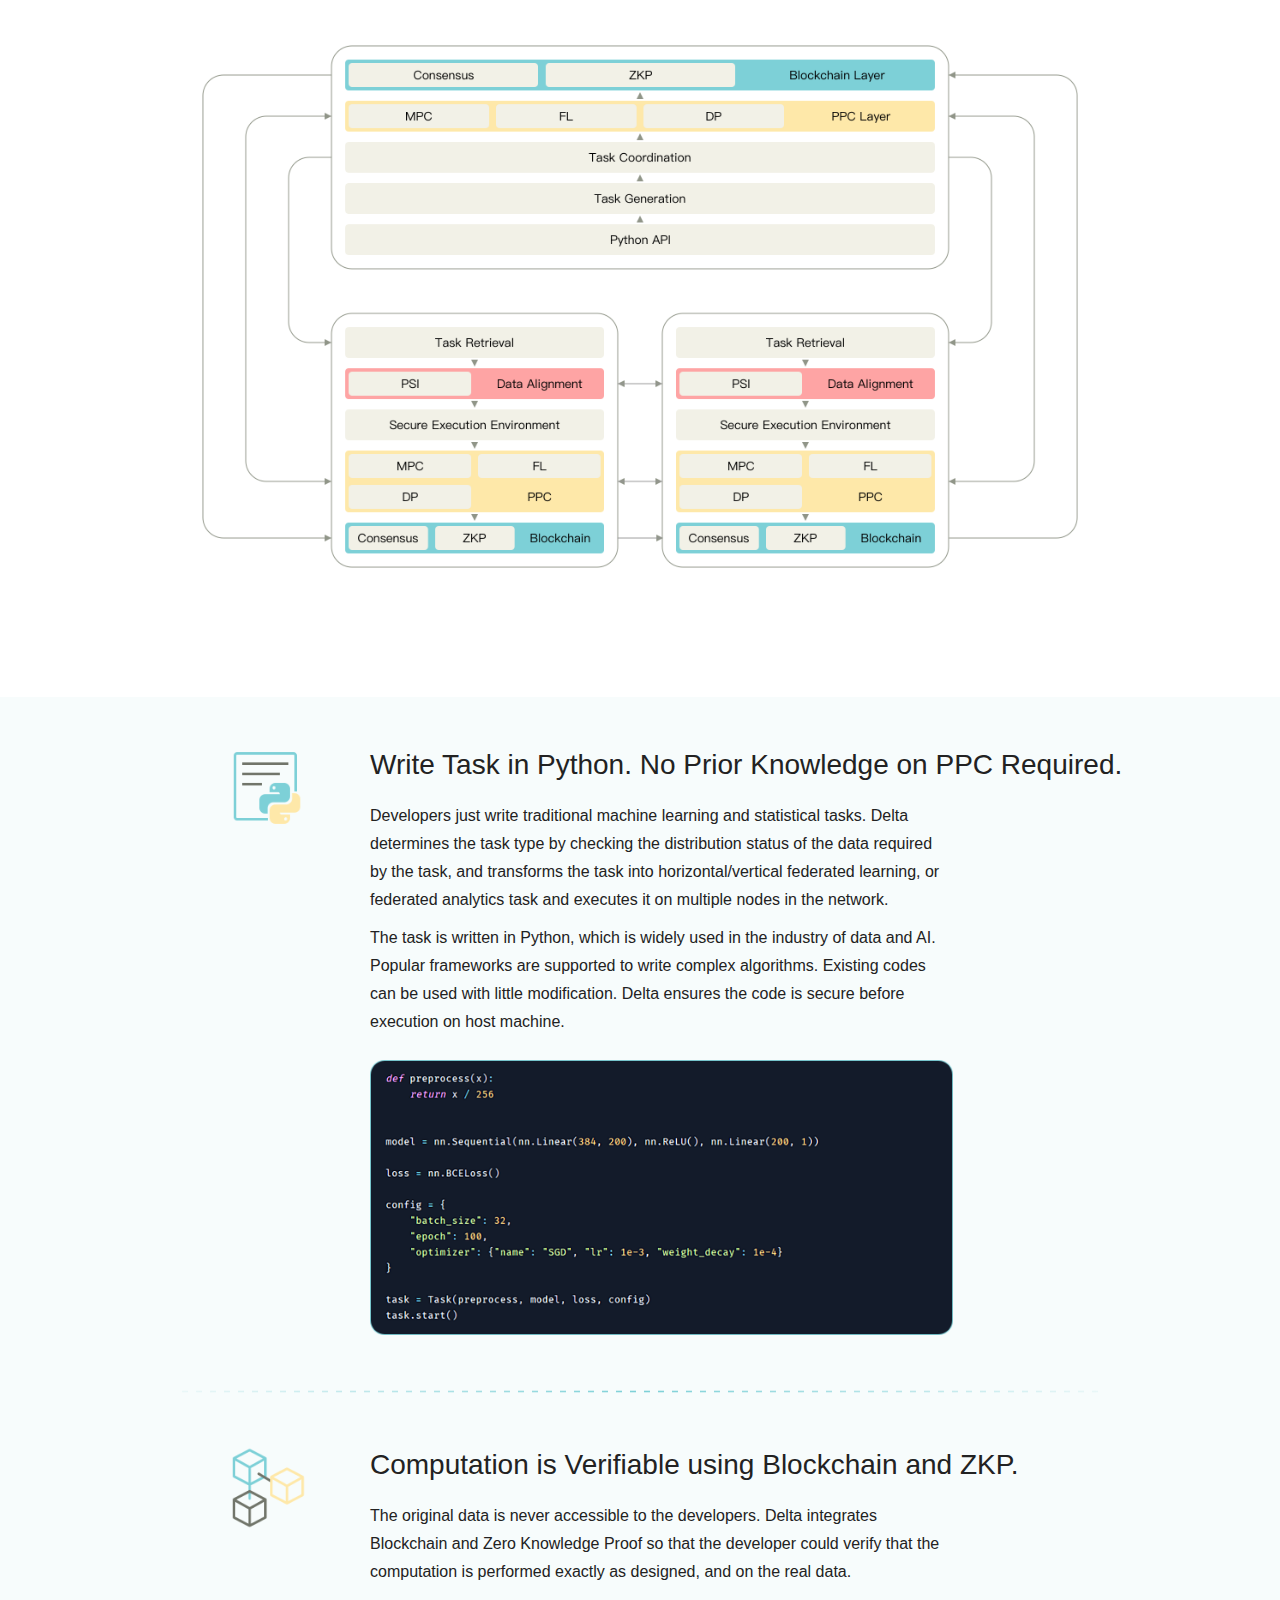
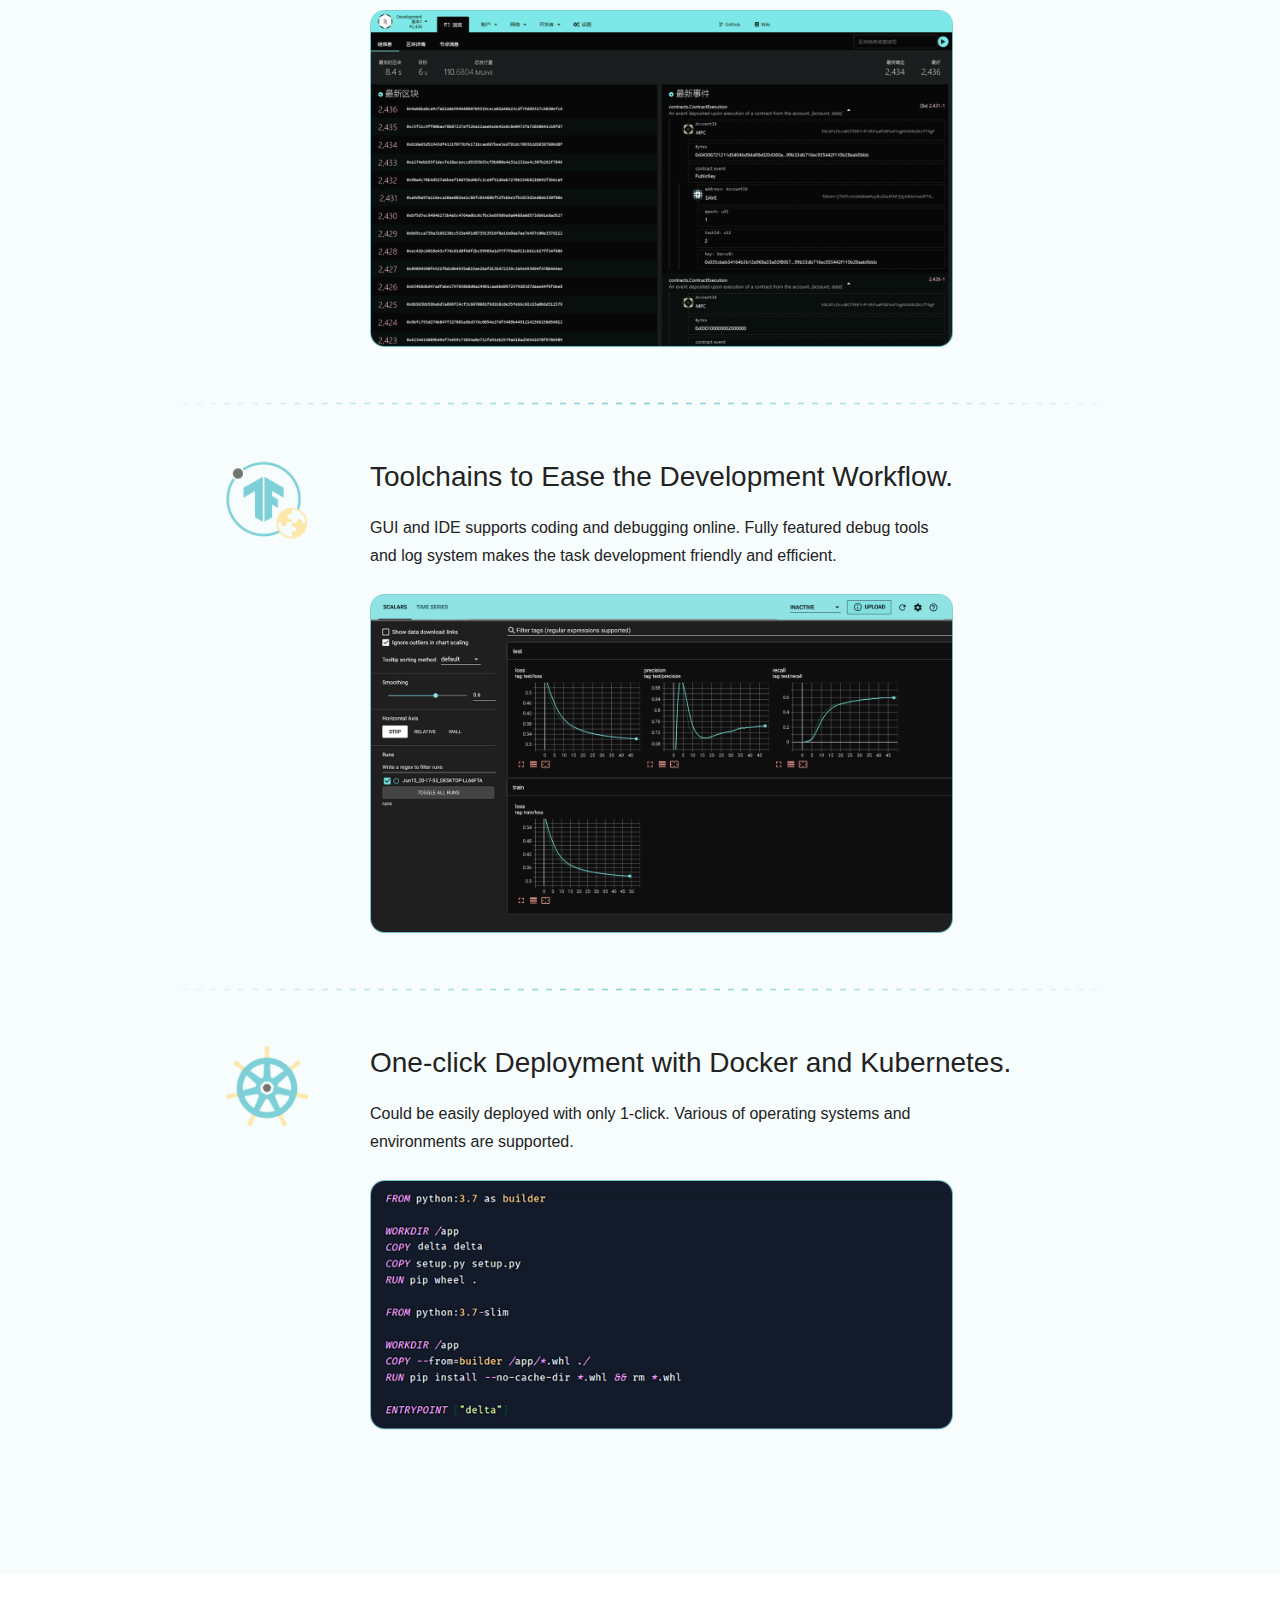
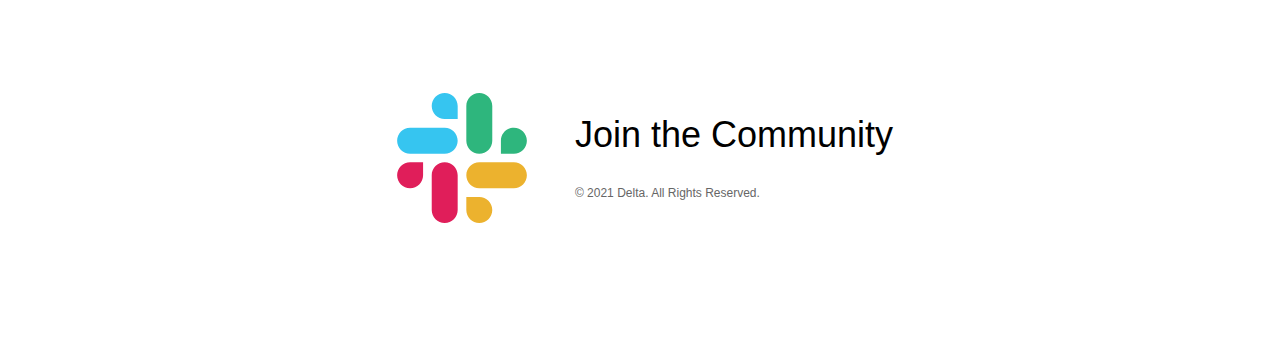
==== commit c082cbbf: "change company name" ====
--- a/index_en.html
+++ b/index_en.html
@@ -315,7 +315,7 @@
         </div>
         <div id="contact_text">
             <a id="contact_title" class="section_title" href="https://join.slack.com/t/delta-mpc/shared_invite/zt-uaqm185x-52oCXcxoYvRlFwEoMUC8Tw" target="_blank">Join the Community</a>
-            <p class="foot_text bold footer_color">&copy; 2021 Hetutec. All Rights Reserved.</p>
+            <p class="foot_text bold footer_color">&copy; 2021 Delta. All Rights Reserved.</p>
         </div>
     </div>
 </div>
